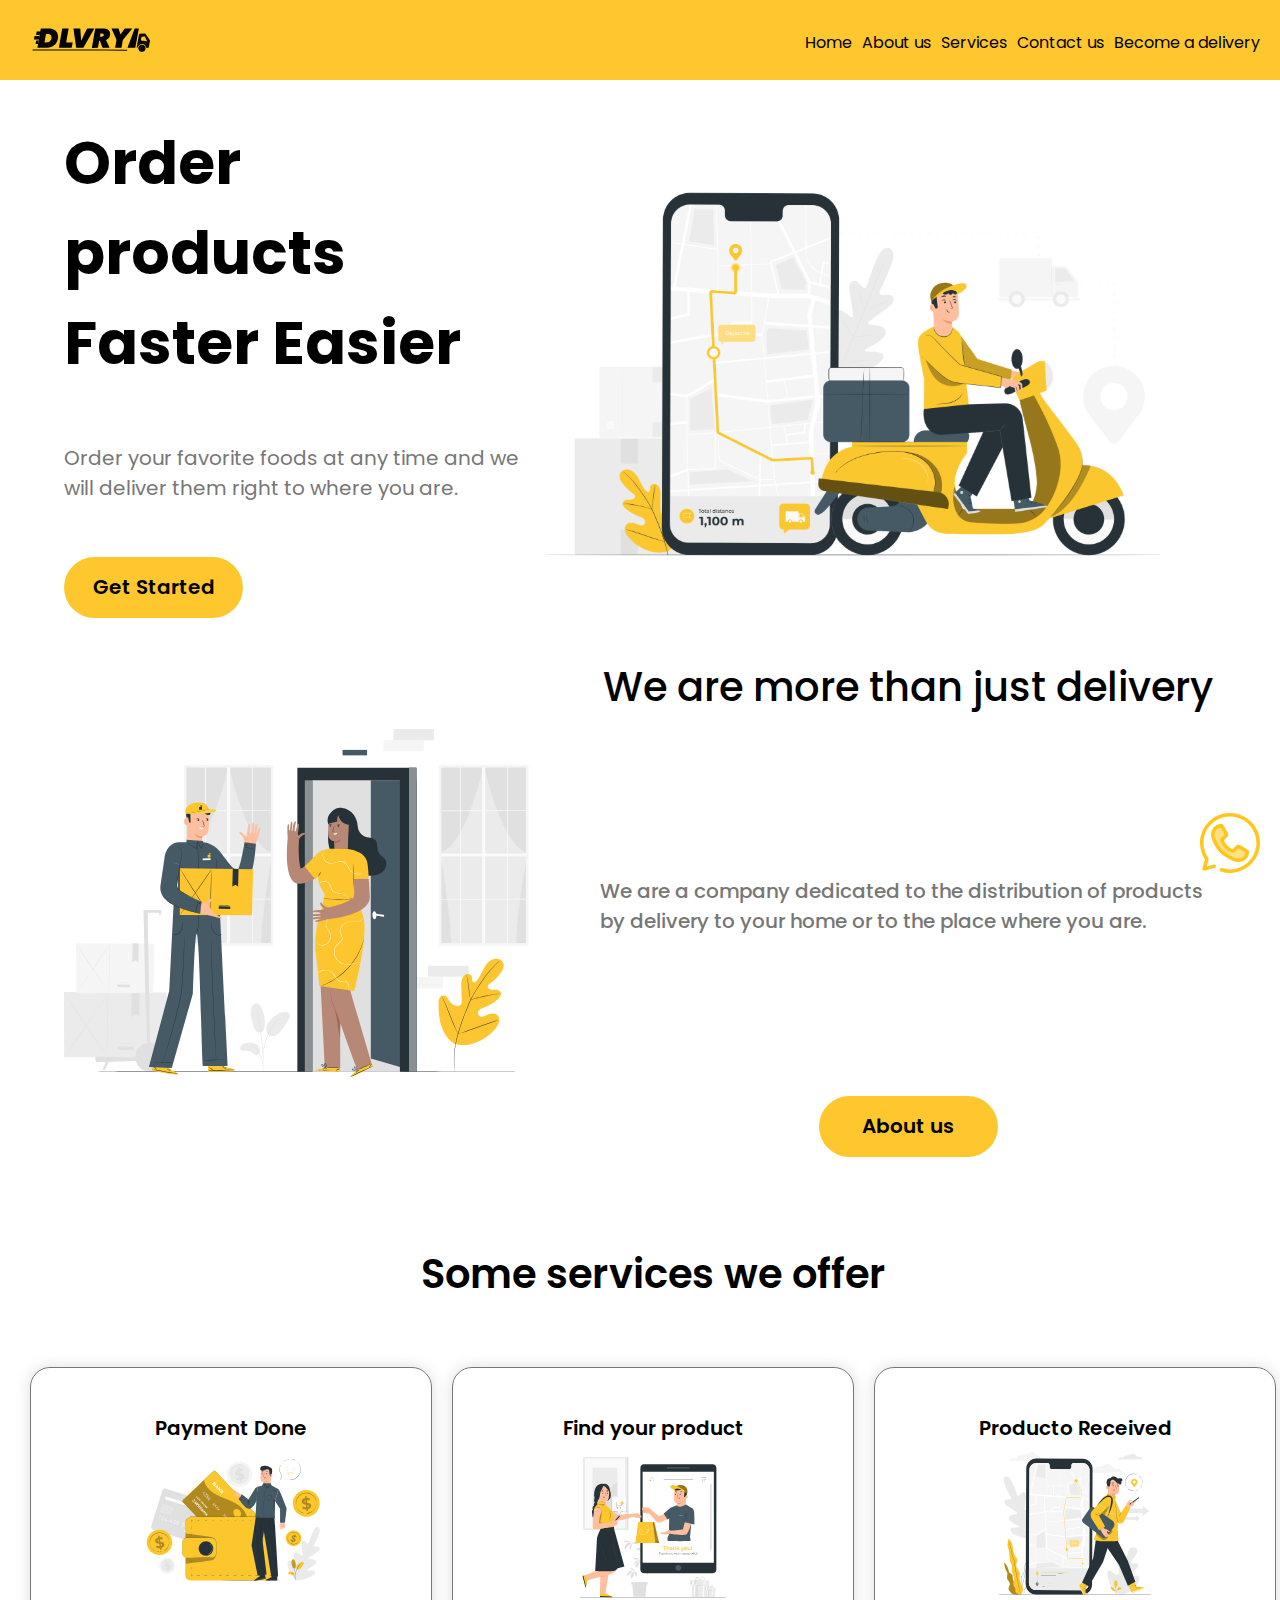
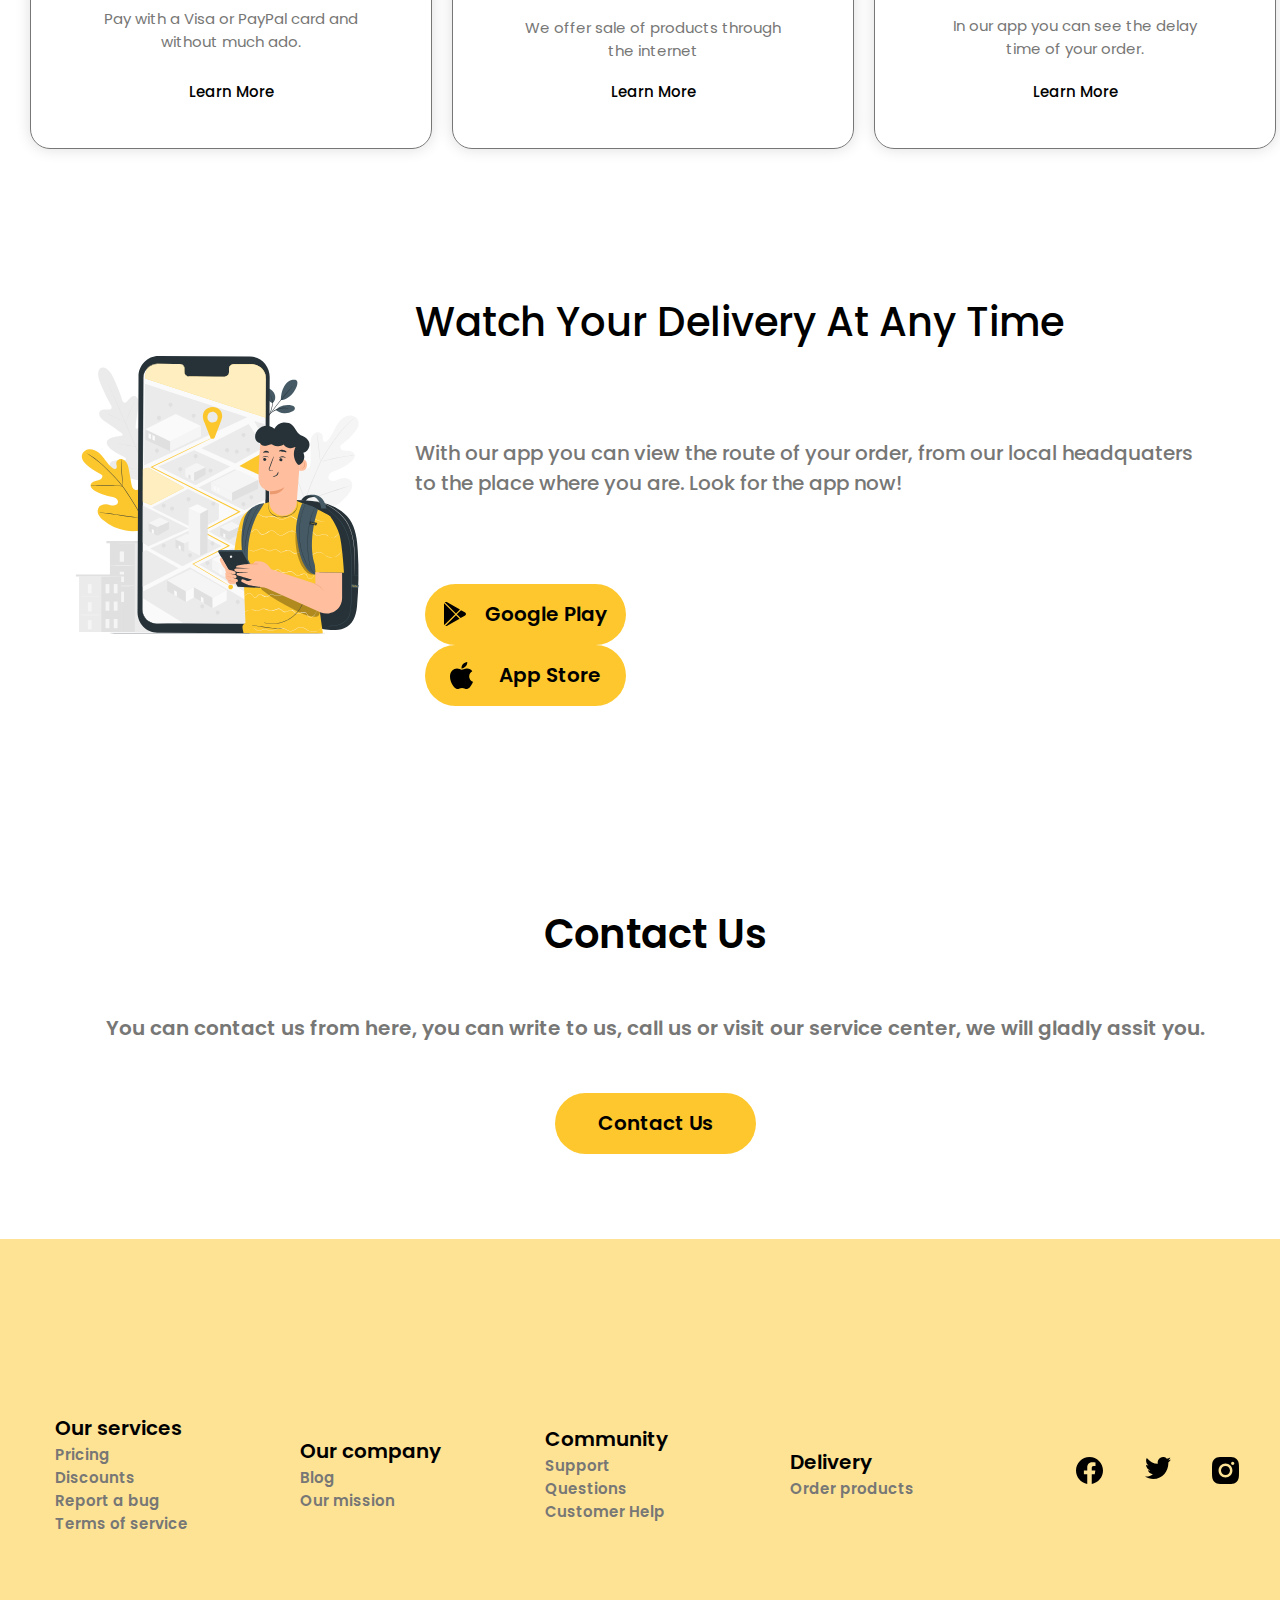
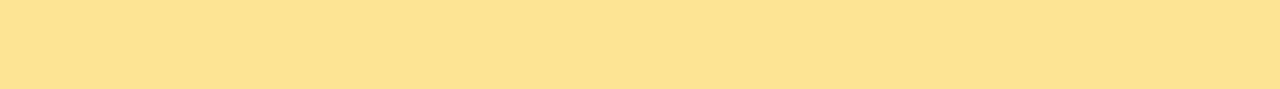
==== index.html @ a3b5fab8 "subiendo archivos primera vez" ====
<!DOCTYPE html>
<html lang="en">
  <head>
    <meta charset="UTF-8" />
    <meta http-equiv="X-UA-Compatible" content="IE=edge" />
    <meta name="viewport" content="width=device-width, initial-scale=1.0" />
    <link rel="preconnect" href="https://fonts.gstatic.com" crossorigin />
    <link rel="preconnect" href="https://fonts.gstatic.com" crossorigin />
    <link
      href="https://fonts.googleapis.com/css2?family=Poppins:wght@400;500;600;700&display=swap"
      rel="stylesheet"
    />
    <link rel="shortcut icon" href="./img/favicon.svg" />
    <!-- CSS only -->
    <link
      href="https://cdn.jsdelivr.net/npm/bootstrap@5.2.1/dist/css/bootstrap.min.css"
      rel="stylesheet"
      integrity="sha384-iYQeCzEYFbKjA/T2uDLTpkwGzCiq6soy8tYaI1GyVh/UjpbCx/TYkiZhlZB6+fzT"
      crossorigin="anonymous"
    />
    <link rel="stylesheet" href="./css/style.css" />
    <title>Delivery - on your way</title>
  </head>
  <body>
    <header class="main__header">
      <img
        src="../img/DLVRY.svg"
        alt="logo delivery"
        width="120px"
        height="80px"
      />
      <nav>
        <ul class="main__header__nav">
          <li><a href="./index.html">Home</a></li>
          <li><a href="./about-us.html">About us</a></li>
          <li><a href="./services.html">Services</a></li>
          <li><a href="./contacto.html">Contact us</a></li>
          <li><a href="./delivery.html">Become a delivery</a></li>
        </ul>
      </nav>
    </header>
    <div class="whatsapp">
      <img
        src="../img/whatsapp-icon.svg"
        alt="atencion por whatsapp"
        width="60px"
        height="60px"
      />
    </div>
    <main class="main__principal">
      <div class="main__principal__container">
        <div class="main__principal__wrapper">
          <h1 class="main__principal__title">Order products Faster Easier</h1>
          <p class="main__principal__paragraph">
            Order your favorite foods at any time and we will deliver them right
            to where you are.
          </p>
          <div class="main__header__button">
            <p><a href="./delivery.html">Get Started</a></p>
          </div>
        </div>
        <div class="main__principal__img">
          <img
            src="./img/delivery-truck.svg"
            alt="delivery truck illutration"
          />
        </div>
      </div>
    </main>
    <!-- Seccion sobre nosotros -->
    <section class="about__us">
      <div class="about__us__container">
        <div class="about__us__img">
          <img
            src="../img/delivery-client.svg"
            alt="delivery client illustration"
          />
        </div>
        <div class="about__us__wrapper">
          <p class="about__us__title">We are more than just delivery</p>
          <p class="about__us__paragraph">
            We are a company dedicated to the distribution of products by
            delivery to your home or to the place where you are.
          </p>
          <div class="about__us__button">
            <p><a href="./about-us.html">About us</a></p>
          </div>
        </div>
      </div>
    </section>
    <!-- fin sobre nosotros -->
    <!-- seccion nuestros servicios -->
    <section class="our__services">
      <div class="our__services__title">
        <p>Some services we offer</p>
      </div>
      <article class="our__services__card card01">
        <div class="our__services__inside">
          <p class="our__services__card__title">Payment Done</p>
          <img src="./img/payment-illustration.svg" alt="payment done" />
          <p class="our__services__paragraph">
            Pay with a Visa or PayPal card and without much ado.
          </p>
          <a href="./services.html">Learn More</a>
        </div>
      </article>
      <article class="our__services__card card02">
        <div class="our__services__inside">
          <p class="our__services__card__title">Find your product</p>
          <img src="./img/your-product.svg" alt="your product" />
          <p class="our__services__paragraph">
            We offer sale of products through the internet
          </p>
          <a href="./services.html">Learn More</a>
        </div>
      </article>
      <article class="our__services__card card03">
        <div class="our__services__inside">
          <p class="our__services__card__title">Producto Received</p>
          <img src="./img/product-received.svg" alt="product received" />
          <p class="our__services__paragraph">
            In our app you can see the delay time of your order.
          </p>
          <a href="./services.html">Learn More</a>
        </div>
      </article>
    </section>
    <!-- fin seccion nuestros servicios -->
    <!-- inicio seccion descarga app -->
    <div class="download__app">
      <div class="download__app__container">
        <div class="download__app__img">
          <img
            src="../img/your-delivery-app.svg"
            alt="delivery app illustration"
          />
        </div>
        <div class="download__app__wrapper">
          <p class="download__app__title">Watch Your Delivery At Any Time</p>
          <p class="download__app__paragraph">
            With our app you can view the route of your order, from our local
            headquaters to the place where you are. Look for the app now!
          </p>
          <div class="download__app__button__container">
            <div class="download__app__button">
              <img
                src="../img/google-icon.svg"
                alt="descargar en google play"
              />
              <p>
                <a
                  href="https://play.google.com/store/games?hl=en&gl=US"
                  target="_blank"
                  >Google Play</a
                >
              </p>
            </div>
            <div class="download__app__button">
              <img src="../img/ios-icon.svg" alt="descargar en app store" />
              <p>
                <a href="https://www.apple.com/app-store/" target="_blank">
                  App Store</a
                >
              </p>
            </div>
          </div>
        </div>
      </div>
    </div>
    <!-- fin seccion descarga app -->

    <section class="contact__us">
      <div class="contact__us__container">
        <div class="contact__us__wrapper">
          <p class="contact__us__title">Contact Us</p>
          <p class="contact__us__paragraph">
            You can contact us from here, you can write to us, call us or visit
            our service center, we will gladly assit you.
          </p>
          <p class="contact__us__button">
            <a href="./contacto.html">Contact Us</a>
          </p>
        </div>
      </div>
    </section>

    <footer class="footer">
      <div class="footer__container">
        <div class="footer__list01">
          <p>Delivery</p>
          <ul>
            <li>Order products</li>
          </ul>
        </div>
        <div class="footer__list02">
          <p>Our services</p>
          <ul>
            <li>Pricing</li>
            <li>Discounts</li>
            <li>Report a bug</li>
            <li>Terms of service</li>
          </ul>
        </div>
        <div class="footer__list03">
          <p>Our company</p>
          <ul>
            <li>Blog</li>
            <li>Our mission</li>
          </ul>
        </div>
        <div class="footer__list04">
          <p>Community</p>
          <ul>
            <li>Support</li>
            <li>Questions</li>
            <li>Customer Help</li>
          </ul>
        </div>
        <div class="footer__link__container05">
          <a href="#"> <img src="../img/fb-icon.svg" alt="facebook icon" /></a>
          <a href="#">
            <img src="../img/twitter-icon.svg" alt="twitter icon"
          /></a>
          <a href="#"> <img src="../img/ig-icon.svg" alt="instagram icon" /></a>
        </div>
      </div>
    </footer>
  </body>
</html>
---- css/style.css ----
* {
  margin: 0;
  padding: 0;
}
html {
  font-family: "Poppins", sans-serif;
  color: #000000;
}
a {
  text-decoration: none;
  color: black;
}
ul,
li {
  list-style: none;
}
.whatsapp {
  position: fixed;
  bottom: 10px;
  right: 10px;
}
.main__header {
  background-color: #fdc72d;
  width: 100vw;
  display: flex;
  justify-content: space-between;
}
.main__header__nav {
  display: flex;
  flex-wrap: wrap;
  justify-content: space-around;
}
.main__principal {
  display: flex;
  flex-direction: column;
}
.main__principal__container {
  display: flex;
  flex-direction: column;
  align-items: center;
  height: 80%;
  width: 100%;
  padding: 15px;
}
.main__principal__title {
  font-size: 30px;
  font-weight: 700;
}
.main__principal__paragraph {
  font-size: 10px;
  font-weight: 400;
}
.main__header__button {
  background-color: #fdc72d;
  color: #000000;
  font-weight: 600;
  font-size: 12px;
  width: 90px;
  height: 20px;
  border-radius: 61px;
  text-align: center;
}
.main__principal__img img {
  width: 95%;
}

/* inicio seccion mobile About us */
.about__us {
  display: flex;
  flex-direction: column;
  align-items: center;
}
.about__us__container {
  display: flex;
  flex-direction: column-reverse;
  align-items: center;
  flex-wrap: wrap;
  width: 90%;
  height: 80%;
  padding: 0 15px;
}

.about__us__button {
  background-color: #fdc72d;
  color: #000000;
  font-weight: 600;
  font-size: 12px;
  width: 90px;
  height: 20px;
  border-radius: 61px;
  text-align: center;
}
.about__us__title {
  font-weight: 500;
  font-size: 30px;
}

.about__us__img img{
  width: 90%;
}

/* inicio mobile Our services */
.our__services {
  padding: 30px 15px;
}
.our__services__title {
  font-weight: 600;
  font-size: 20px;
  text-align: center;
}
.our__services__card {
  display: flex;
  flex-direction: column;
  flex-wrap: wrap;
  justify-content: space-around;
  align-items: center;
  border: #777776 solid 1px;
  padding: 0 10px;
  width: 90%;
  height: 300px;
  border-radius: 20px;
  box-shadow: 0 0 15px #ddd;
  justify-self: center;
  margin-bottom: 10px;
}
.our__services__inside {
  height: 290px;
  width: 290px;
  display: flex;
  flex-direction: column;
  flex-wrap: wrap;
  justify-content: space-between;
  align-items: center;
}
.our__services__paragraph {
  font-weight: 400;
  font-size: 12px;
  color: #777776;
  text-align: center;
  padding: 10px;
}
.our__services__card__title {
  font-weight: 600;
  font-size: 15px;
}
.our__services__card a {
  font-weight: 500;
  font-size: 12px;
}

/* inicio download app mobile */
.download__app {
  display: flex;
  flex-direction: column;
  align-items: center;
  margin: 80px 0;
}
.download__app__container {
  display: flex;
  flex-direction: column;
  align-items: center;
  width: 90%;
  height: 80%;
}
.download__app__wrapper {
  display: flex;
  flex-direction: column;
  flex-wrap: nowrap;
  padding: 10px 15px;
}
.download__app__title {
  font-weight: 500;
  font-size: 20px;
  color: #000000;
}
.download__app__paragraph {
  font-weight: 500;
  font-size: 12px;
  color: #777776;
}
.download__app__button__container {
  display: flex;
  flex-direction: column;
  width: auto;
  justify-content: center;
}
.download__app__button {
  background-color: #fdc72d;
  display: flex;
  align-items: center;
  width: 90px;
  height: 20px;
  border-radius: 61px;
  text-align: center;
  font-weight: 600;
  font-size: 12px;
  justify-content: space-evenly;
  margin-left: 10px;
}
.download__app__img img{
  width: 90%;
}

.contact__us {
  display: flex;
  flex-direction: column;
  padding: 0 15px;
  width: 90%;
  align-items: center;
}
.contact__us__container {
  display: flex;
  height: 200px;
}
.contact__us__wrapper {
  display: flex;
  flex-direction: column;
  align-items: center;
  justify-content: space-around;
}
.contact__us__title {
  font-weight: 600;
  font-size: 1rem;
  color: #000000;
}
.contact__us__paragraph {
  font-weight: 600;
  font-size: 12px;
  color: #777776;
}
.contact__us__button {
  background-color: #fdc72d;
  display: flex;
  align-items: center;
  width: 90px;
  height: 20px;
  border-radius: 61px;
  text-align: center;
  font-weight: 600;
  font-size: 12px;
  justify-content: center;
}

/* inicio mobile footer */
.footer {
  background-color: #fee395;
  height: 200px;
}
.footer__container {
  height: 80%;
  display: flex;
  justify-content: center;
}
.footer__link__container05 {
  display: flex;
  justify-content: space-evenly;
}

.footer p {
  font-weight: 600;
  font-size: 12px;
}

.footer li {
  font-weight: 600;
  font-size: 10px;
  color: #777776;
}

/* Seccion mobile contacto */
.main__principal {
  background-color: #ffff;
  display: flex;
  flex-direction: column;
}

.main__principal__contact__container {
  display: flex;
  flex-direction: column;
  align-items: center;
  height: 80%;
  width: 100%;
  justify-content: center;
}

.main__principal__contact__wrapper {
  display: flex;
  flex-direction: column;
  flex-wrap: nowrap;
  width: 90%;
  align-items: center;
  padding: 30px 15px;
}

.main__principal__contact__img img{
  display: none;
}
.main__principal__title {
  font-size: 40px;
  font-weight: 700;
}
.main__principal__paragraph {
  font-size: 15px;
  font-weight: 400;
  color: #777776;
}
@media (min-width: 992px) {
  .whatsapp {
    bottom: 20px;
    right: 20px;
  }
  /* Inicio menu navegacion */
  .main__header {
    height: 80px;
    display: flex;
    justify-content: space-between;
  }

  .main__header nav {
    width: 800px;
  }

  .main__header__nav {
    display: flex;
    justify-content: flex-end;
    flex-wrap: wrap;
    padding-top: 30px;
    padding-right: 20px;
  }
  .main__header img {
    padding-left: 30px;
  }
  .main__header__nav li {
    padding-left: 10px;
  }

  /* fin menu navegacion */
  /* Inicio seccion main */

  .main__principal {
    background-color: #ffff;
    display: flex;
    flex-direction: row;
    justify-content: center;
  }

  .main__principal__container {
    display: flex;
    flex-direction: row;
    align-items: center;
    height: 80%;
    width: 90%;
  }

  .main__principal__wrapper {
    display: flex;
    flex-direction: column;
    flex-wrap: wrap;
    width: 50%;
    height: 500px;
    justify-content: space-between;
  }

  .main__principal__img {
    display: flex;
    animation-name: dancing;
    animation-duration: 20s;
    animation-timing-function: ease-in;
    animation-iteration-count: infinite;
  }
  .main__principal__title {
    font-size: 60px;
  }
  .main__principal__paragraph {
    font-size: 20px;
    color: #777776;
  }

  .main__header__button {
    background-color: #fdc72d;
    color: #000000;
    font-weight: 600;
    font-size: 20px;
    width: 179px;
    height: 61px;
    border-radius: 61px;
    text-align: center;
  }

  .main__header__button p {
    padding-top: 15px;
  }

  /* fin contenido main header */

  /* inicio about us */

  .about__us {
    display: flex;
    flex-direction: row;
    justify-content: center;
  }

  .about__us__container {
    display: flex;
    flex-direction: row;
    justify-content: flex-start;
    align-items: center;
    flex-wrap: nowrap;
    width: 90%;
    height: 80%;
  }

  .about__us__wrapper {
    display: flex;
    flex-direction: column;
    flex-wrap: wrap;
    width: 70%;
    height: 500px;
    justify-content: space-between;
    align-items: center;
    padding-left: 20px;
  }
  .about__us__title {
    font-size: 40px;
  }

  .about__us__paragraph {
    font-size: 20px;
    font-weight: 500;
    color: #777776;
  }

  .about__us__button {
    background-color: #fdc72d;
    color: #000000;
    font-size: 20px;
    width: 179px;
    height: 61px;
    border-radius: 61px;
    text-align: center;
  }

  .about__us__button p {
    padding-top: 15px;
  }

  /* fin about us */

  /* inicio nuestros servicios */
  .our__services {
    margin: 50px 0;
    padding: 0 30px;
    display: grid;
    grid-template-areas:
      "title title title"
      "card-01 card-02 card-03";
    grid-template-rows: 0.5fr 2fr;
    grid-template-columns: 1fr 1fr 1fr;
    gap: 0 20px;
  }
  .our__services__inside {
    flex-wrap: nowrap;
  }

  .our__services__title {
    font-size: 40px;
    grid-area: title;
    padding: 37px 0 63px 0;
  }
  .our__services__card {
    padding: 0 10px;
    width: 380px;
    height: 380px;
  }

  .card01 {
    grid-area: card-01;
  }
  .card02 {
    grid-area: card-02;
  }
  .card03 {
    grid-area: card-03;
  }

  .our__services__card:hover {
    transform: scale(1.2);
  }

  .our__services__paragraph {
    font-size: 15px;
  }
  .our__services__card__title {
    font-size: 20px;
  }
  .our__services__card a {
    font-size: 15px;
  }

  /* fin nuestros servicios */

  /* Download app inicio */

  .download__app {
    display: flex;
    flex-direction: row;
    margin: 80px 0;
    justify-content: center;
  }

  .download__app__container {
    display: flex;
    flex-direction: row;
    justify-content: space-evenly;
    align-items: center;
  }

  .download__app__wrapper {
    display: flex;
    flex-direction: column;
    justify-content: space-around;
    height: 500px;
  }

  .download__app__button__container {
    display: flex;
    width: 550px;
    justify-content: center;
  }

  .download__app__title {
    font-size: 40px;
  }

  .download__app__paragraph {
    font-size: 20px;
  }

  .download__app__button {
    width: 201px;
    height: 61px;
    border-radius: 61px;
    text-align: center;
    font-weight: 600;
    font-size: 20px;
    justify-content: space-evenly;
    margin-left: 10px;
  }

  /* download app fin */

  /* Seccion contacto */

  .contact__us {
    display: flex;
    flex-direction: row;
    margin: 20px 0;
    height: 380px;
    width: 100vw;
    justify-content: center;
  }

  .contact__us__container {
    height: 300px;
  }

  .contact__us__title {
    font-size: 40px;
  }

  .contact__us__paragraph {
    font-size: 20px;
  }

  .contact__us__button {
    width: 201px;
    height: 61px;
    font-size: 20px;
  }

  /* fin sección contacto */

  /* seccion footer */

  .footer {
    height: 450px;
  }

  .footer__container {
    height: 80%;
    display: grid;
    grid-template-areas: "list01 list02 list03 list04 list05";
    grid-template-columns: 1fr 1fr 1fr 1fr 1fr;
    justify-content: center;
    align-items: center;
    padding-left: 55px;
    padding-top: 55px;
  }

  .footer__list01 {
    grid-area: list01;
  }
  .footer__list01 {
    grid-area: list02;
  }
  .footer__list01 {
    grid-area: list03;
  }
  .footer__list01 {
    grid-area: list04;
  }

  .footer__link__container05 {
    grid-area: list05;
    display: flex;
    justify-content: space-evenly;
  }

  .footer p {
    font-weight: 600;
    font-size: 20px;
  }

  .footer li {
    font-weight: 600;
    font-size: 15px;
    color: #777776;
  }

  /* Inicio de las animaciones Index */
  @keyframes dancing {
    0%,
    100% {
      transform: translate(100vw);
    }
    25% {
      transform: translate(-50px);
    }
    50% {
      transform: translate(50px);
    }
    75% {
      transform: translate(110vw);
    }
  }
  /* Inicio Página de contacto */

  /* Seccion main */

  .main__principal {
    background-color: #ffff;
    display: flex;
    justify-content: center;
  }

  .main__principal__contact__container {
    display: flex;
    flex-direction: row;
    align-items: center;
    height: 80%;
    width: 90%;
    justify-content: center;
    padding-top: 55px;
  }

  .main__principal__contact__wrapper {
    display: flex;
    flex-direction: column;
    flex-wrap: wrap;
    width: 50%;
    height: 420px;
    justify-content: center;
  }

  .main__principal__contact__img img{
    display: flex;
    width: auto;
  }

  .main__principal__title {
    font-size: 60px;
    font-weight: 700;
  }
  .main__principal__paragraph {
    font-size: 20px;
    font-weight: 400;
    color: #777776;
  }
}
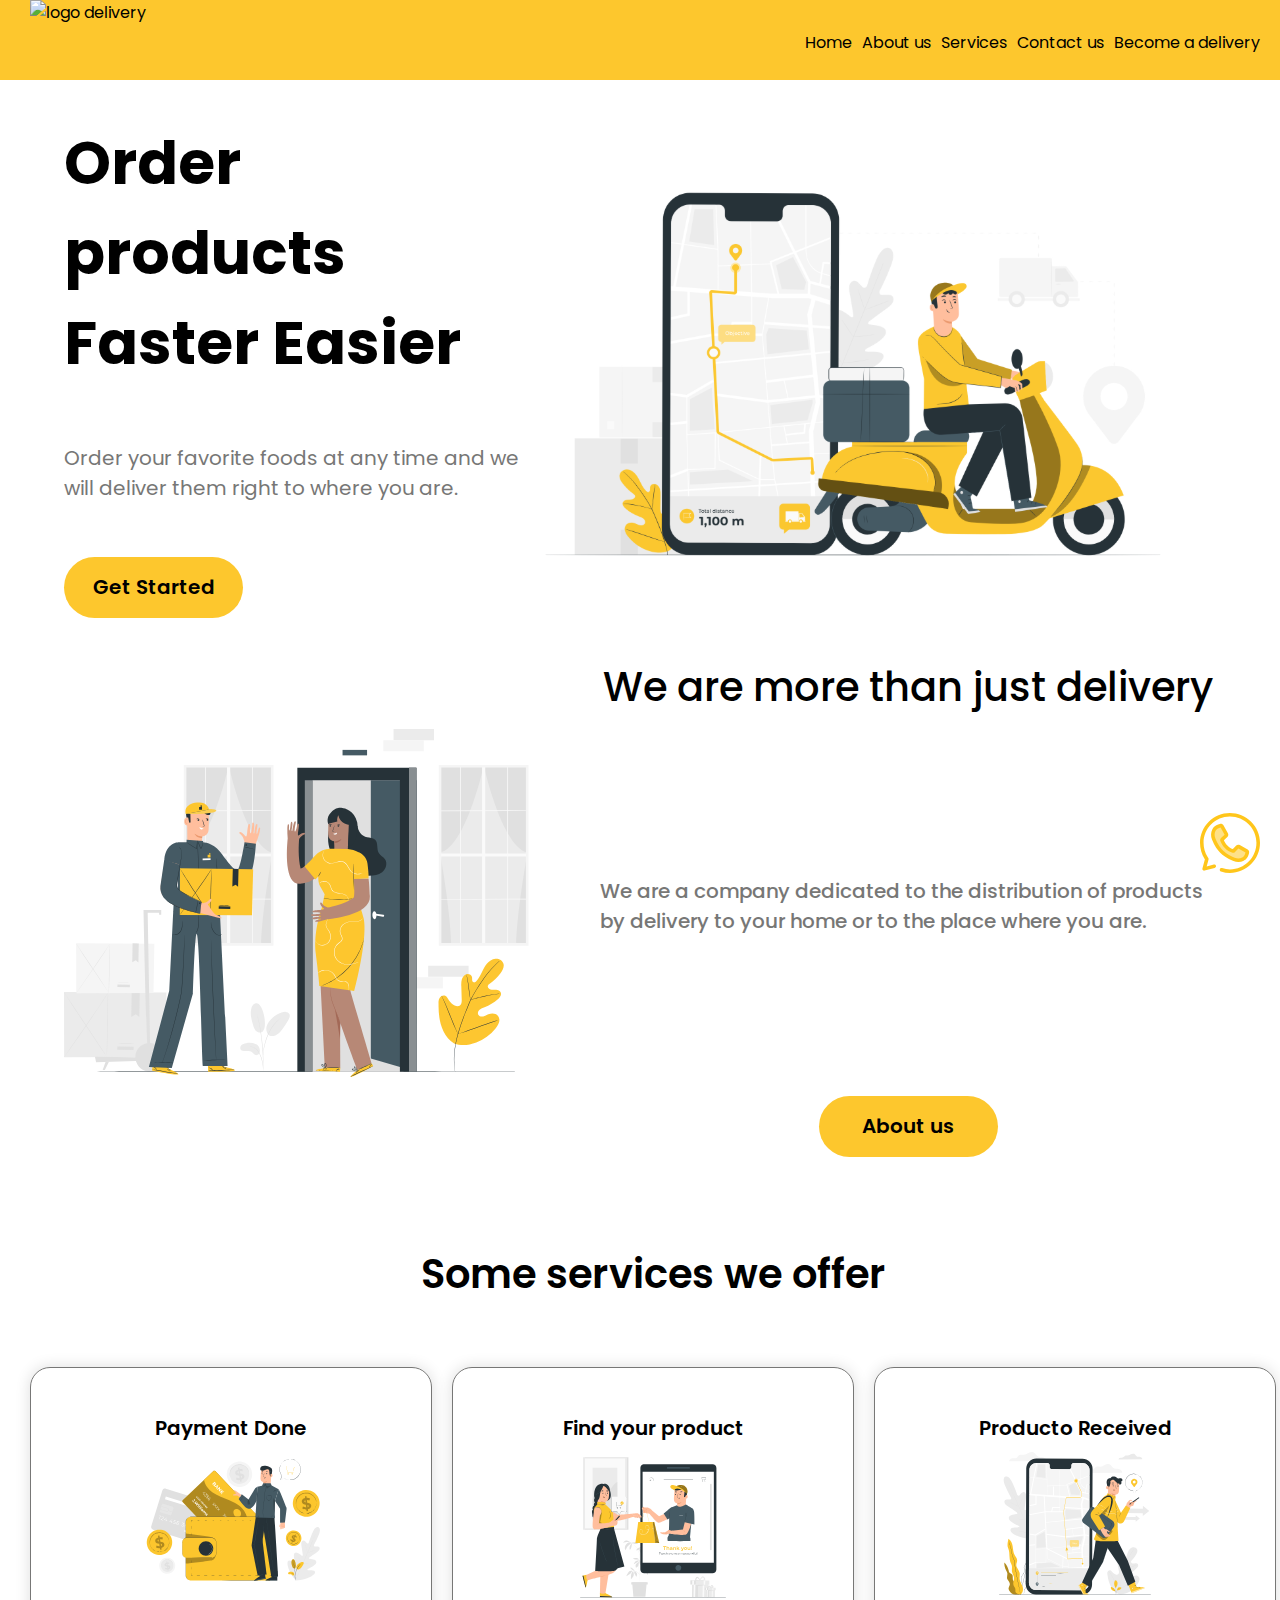
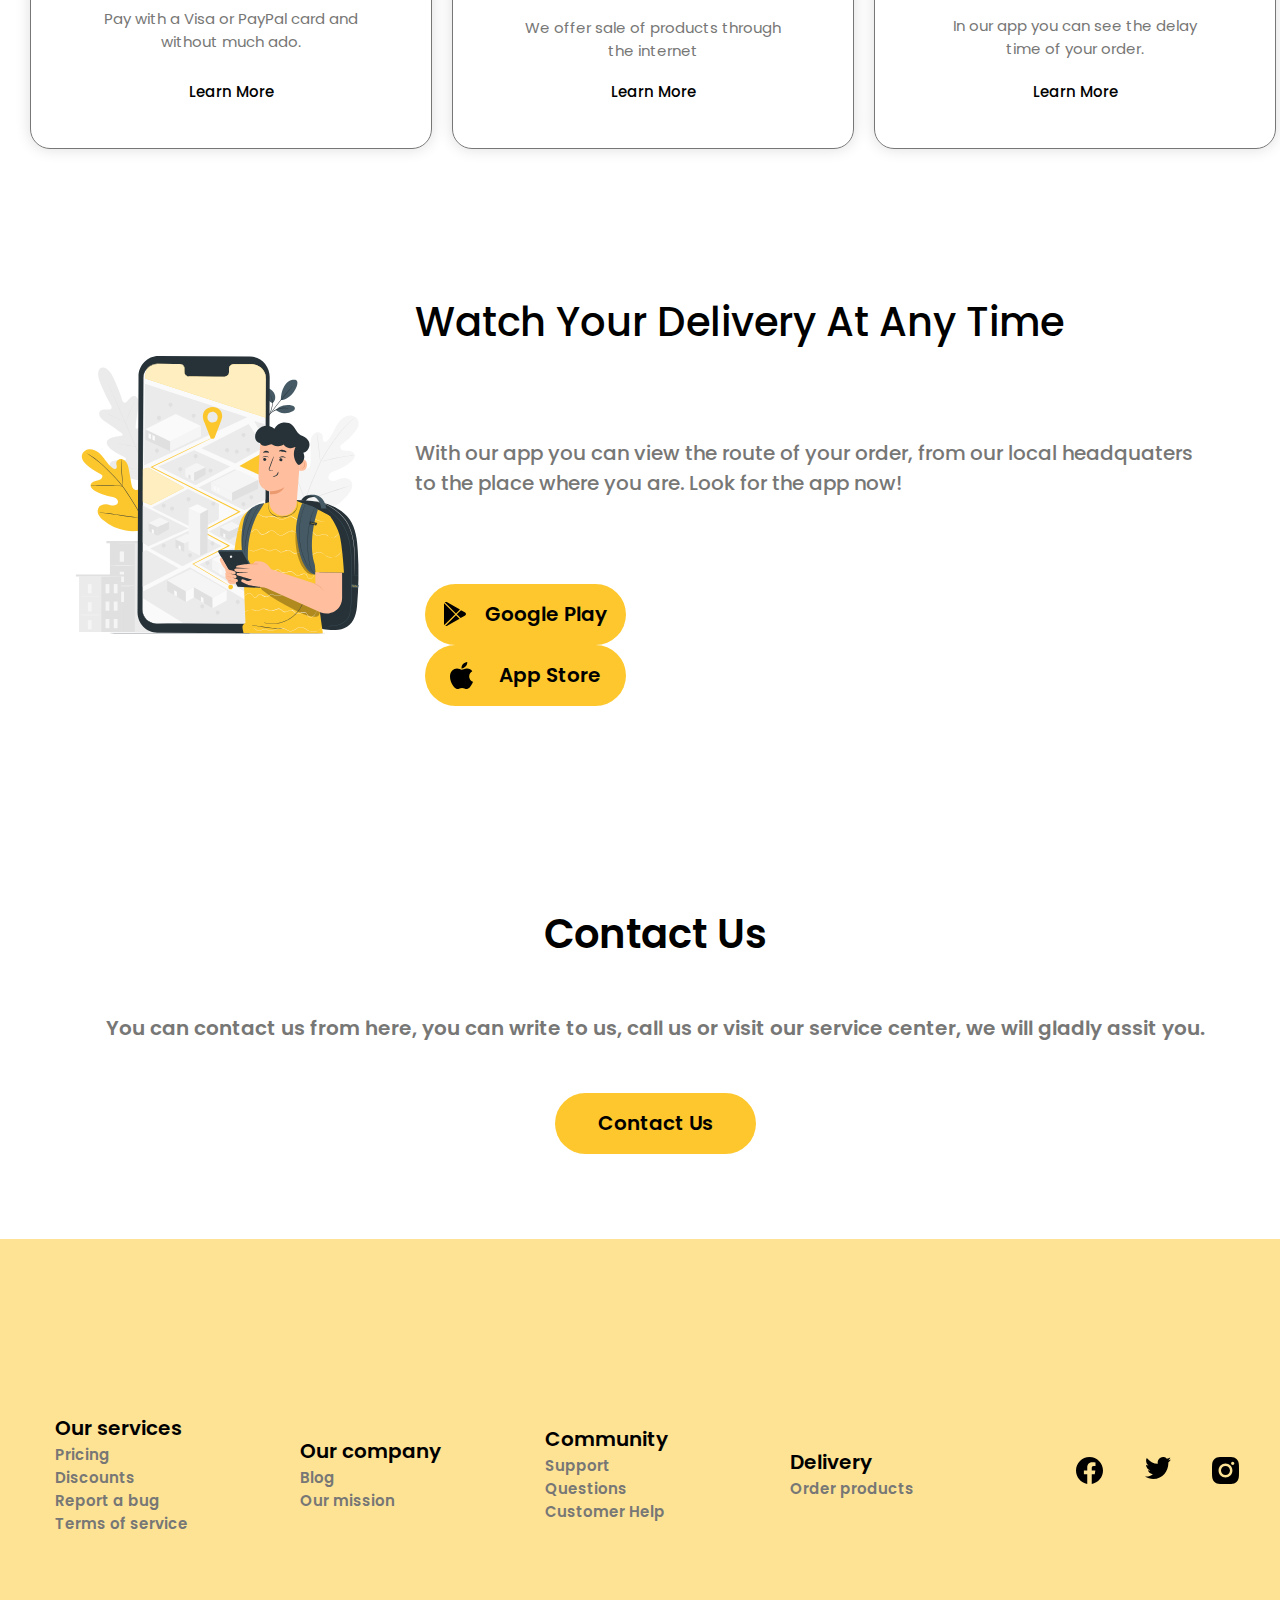
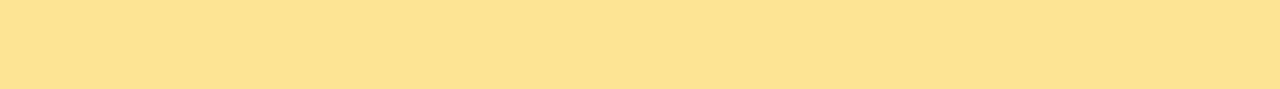
==== commit bc5456ff: "segunda prueba index" ====
--- a/index.html
+++ b/index.html
@@ -24,7 +24,7 @@
   <body>
     <header class="main__header">
       <img
-        src="../img/DLVRY.svg"
+        src="./img/dlvry.svg"
         alt="logo delivery"
         width="120px"
         height="80px"
@@ -41,7 +41,7 @@
     </header>
     <div class="whatsapp">
       <img
-        src="../img/whatsapp-icon.svg"
+        src="./img/whatsapp-icon.svg"
         alt="atencion por whatsapp"
         width="60px"
         height="60px"
@@ -72,7 +72,7 @@
       <div class="about__us__container">
         <div class="about__us__img">
           <img
-            src="../img/delivery-client.svg"
+            src="./img/delivery-client.svg"
             alt="delivery client illustration"
           />
         </div>
@@ -131,7 +131,7 @@
       <div class="download__app__container">
         <div class="download__app__img">
           <img
-            src="../img/your-delivery-app.svg"
+            src="./img/your-delivery-app.svg"
             alt="delivery app illustration"
           />
         </div>
@@ -144,7 +144,7 @@
           <div class="download__app__button__container">
             <div class="download__app__button">
               <img
-                src="../img/google-icon.svg"
+                src="./img/google-icon.svg"
                 alt="descargar en google play"
               />
               <p>
@@ -156,7 +156,7 @@
               </p>
             </div>
             <div class="download__app__button">
-              <img src="../img/ios-icon.svg" alt="descargar en app store" />
+              <img src="./img/ios-icon.svg" alt="descargar en app store" />
               <p>
                 <a href="https://www.apple.com/app-store/" target="_blank">
                   App Store</a
@@ -217,11 +217,11 @@
           </ul>
         </div>
         <div class="footer__link__container05">
-          <a href="#"> <img src="../img/fb-icon.svg" alt="facebook icon" /></a>
+          <a href="#"> <img src="./img/fb-icon.svg" alt="facebook icon" /></a>
           <a href="#">
-            <img src="../img/twitter-icon.svg" alt="twitter icon"
+            <img src="./img/twitter-icon.svg" alt="twitter icon"
           /></a>
-          <a href="#"> <img src="../img/ig-icon.svg" alt="instagram icon" /></a>
+          <a href="#"> <img src="./img/ig-icon.svg" alt="instagram icon" /></a>
         </div>
       </div>
     </footer>
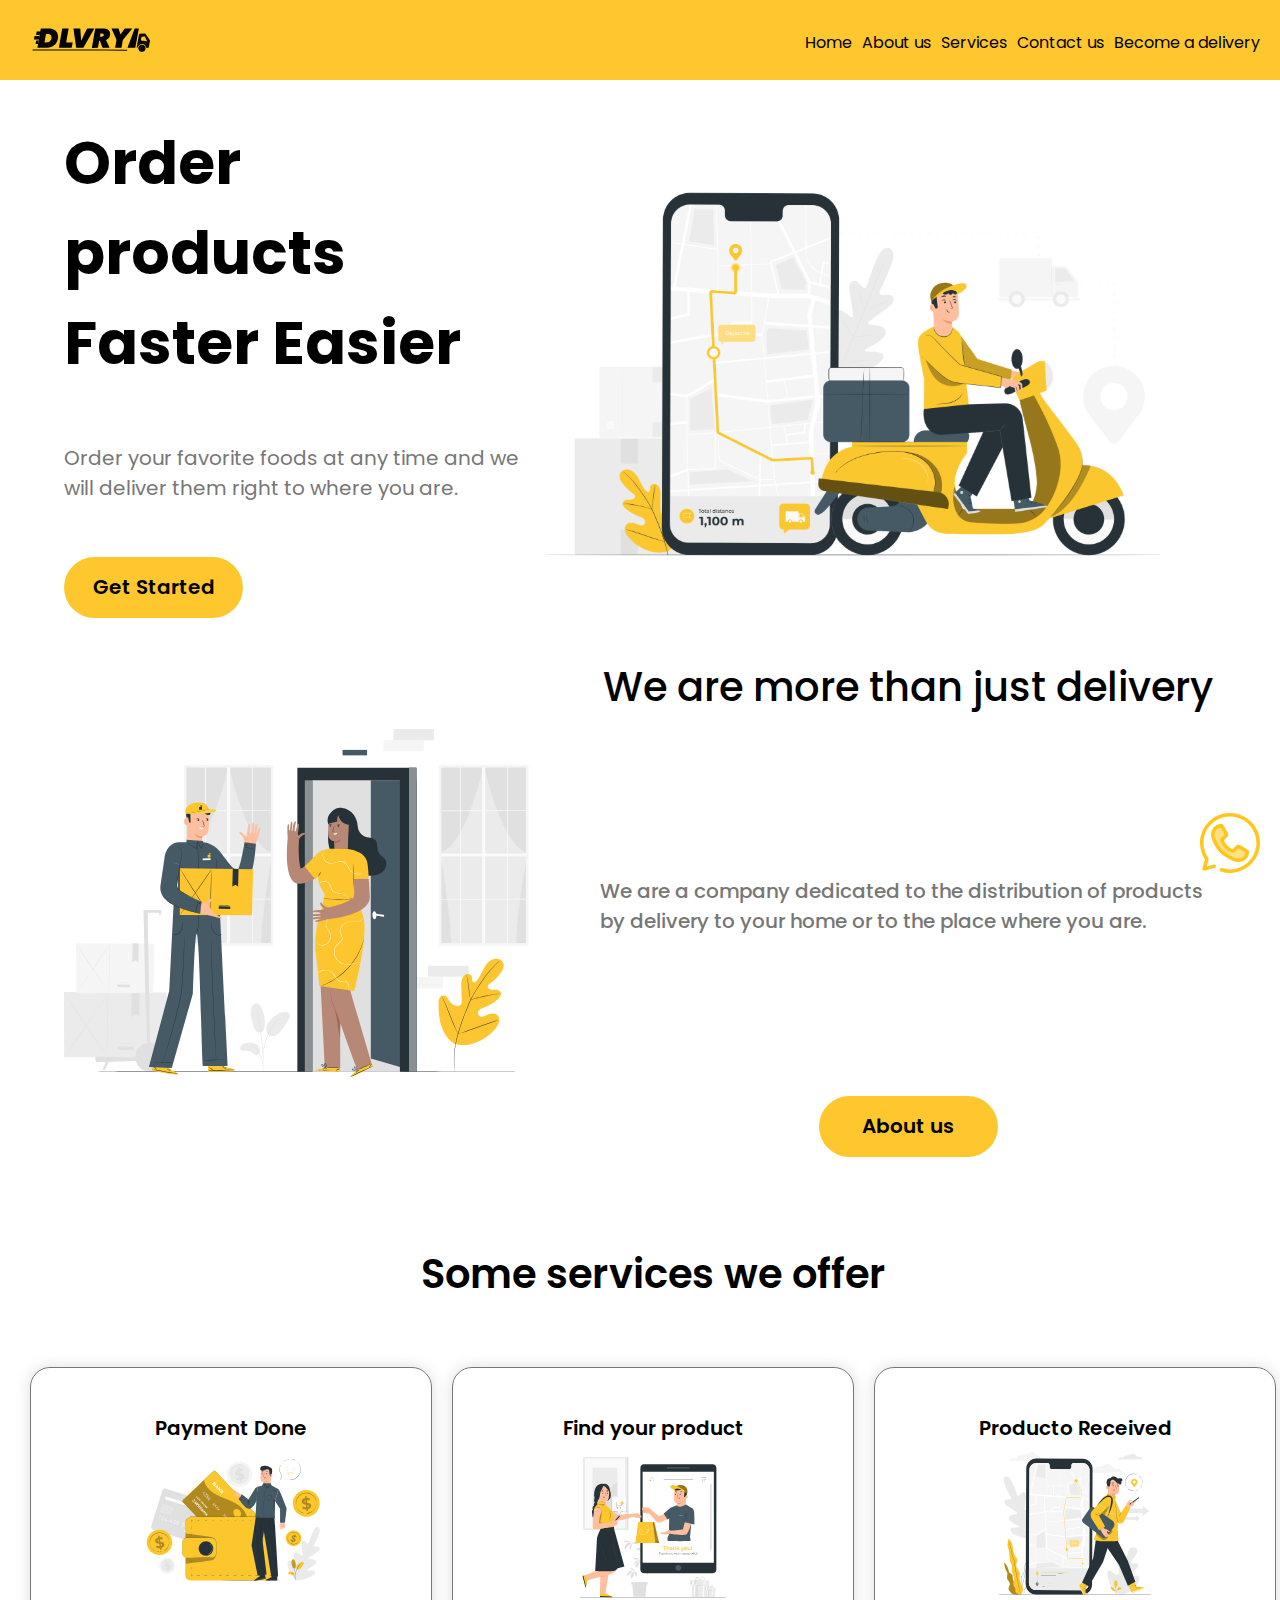
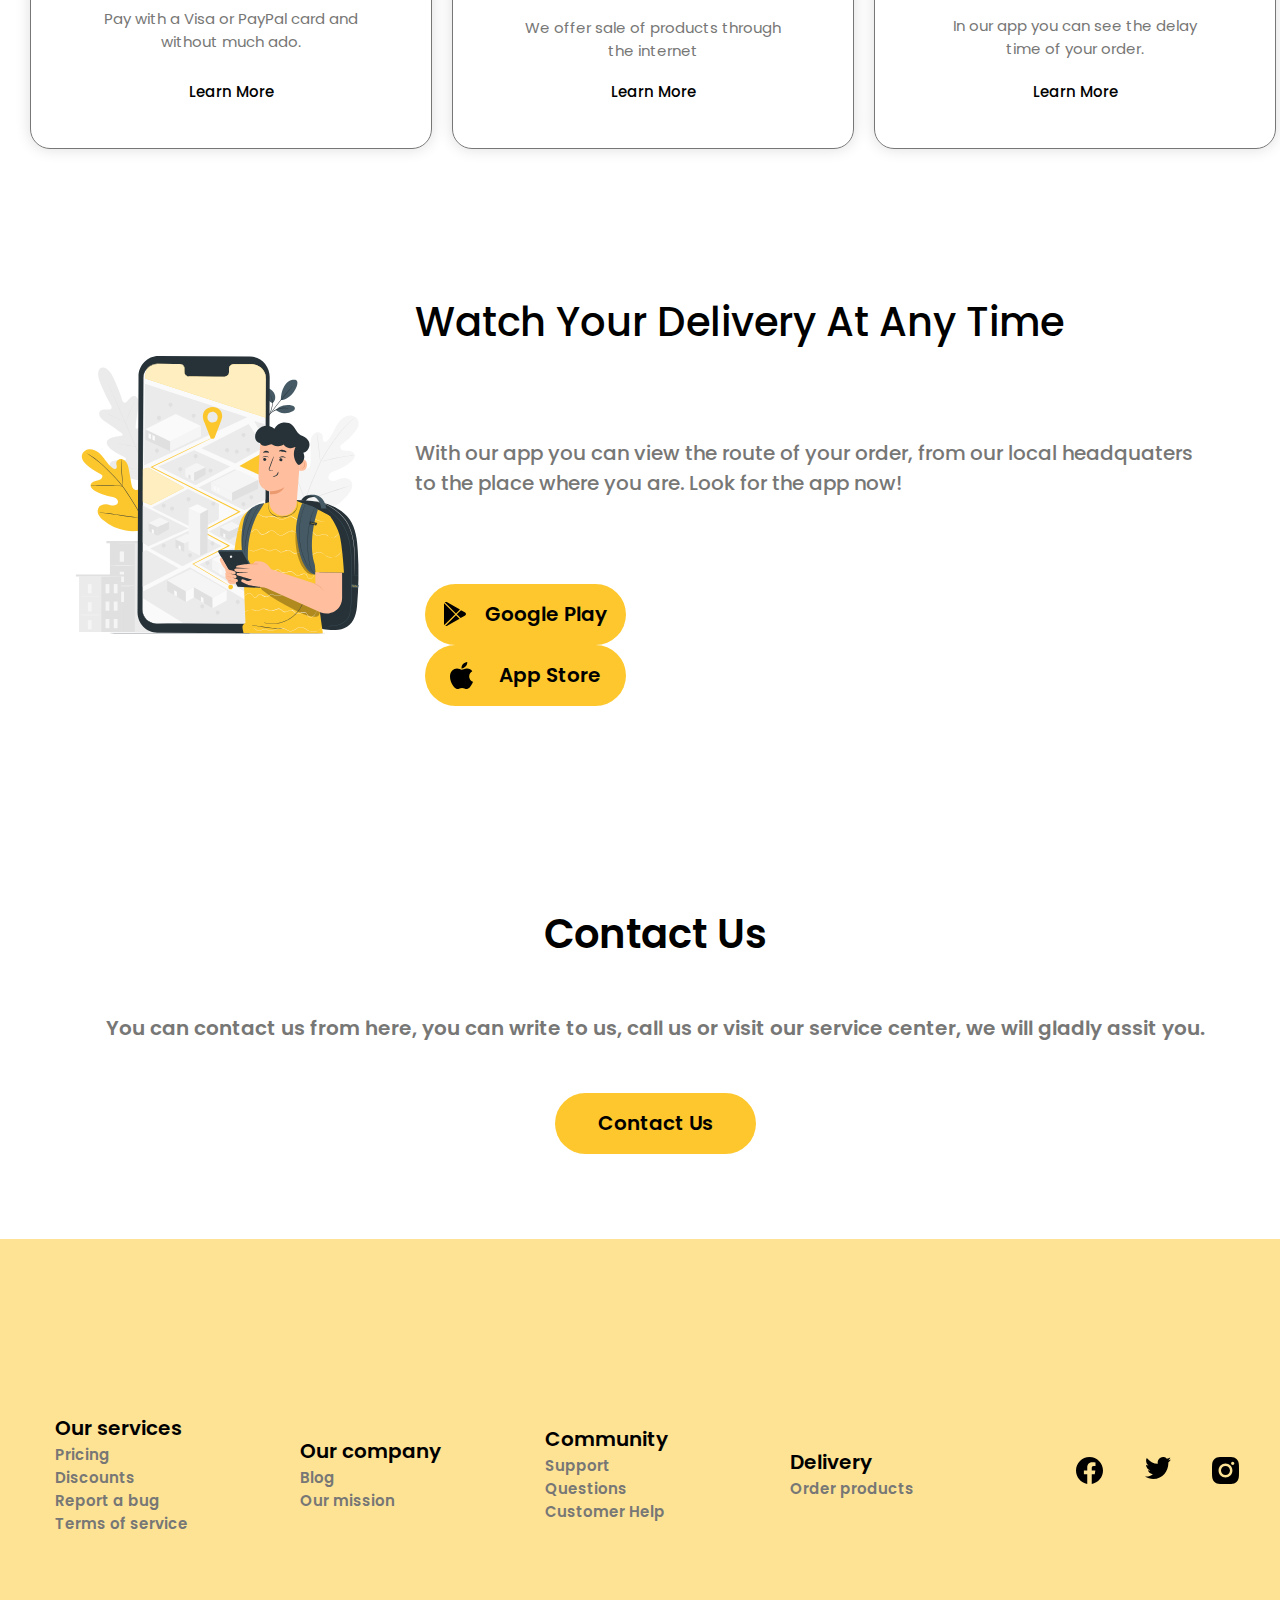
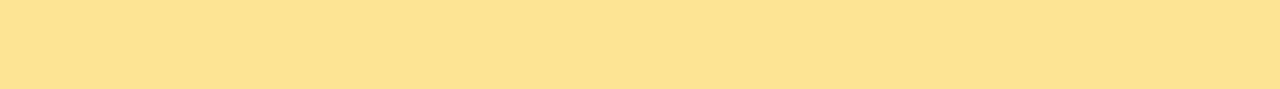
==== commit 588d5ca0: "tercera prueba imagenes" ====
--- a/index.html
+++ b/index.html
@@ -24,7 +24,7 @@
   <body>
     <header class="main__header">
       <img
-        src="./img/dlvry.svg"
+        src="./img/delivery-logo.svg"
         alt="logo delivery"
         width="120px"
         height="80px"
